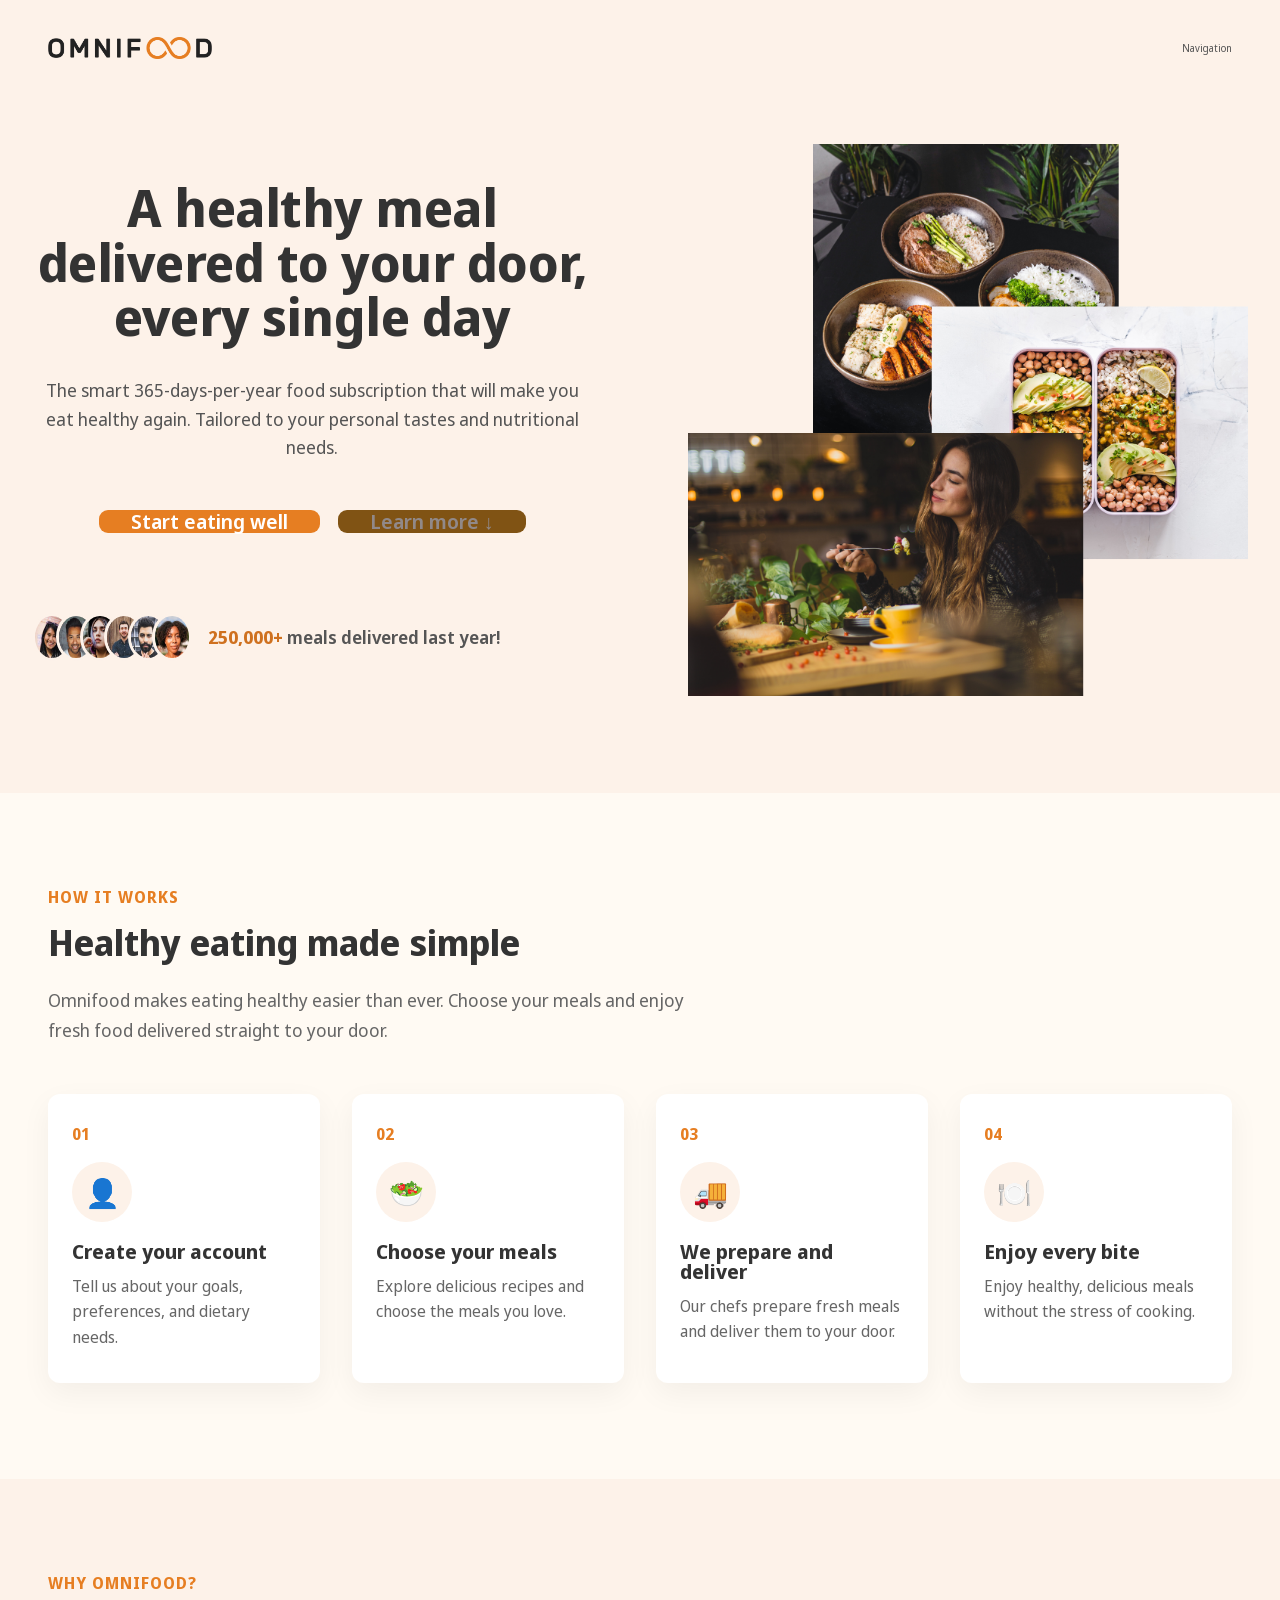
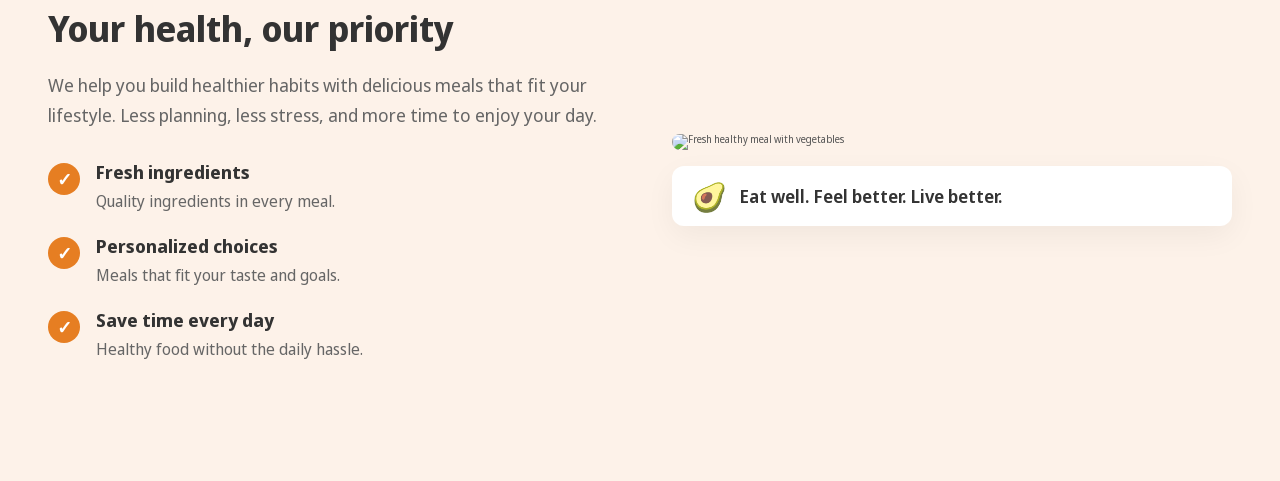
==== index.html @ 367c52f7 "first commit" ====
<!doctype html>
<html lang="en">
  <head>
    <meta charset="UTF-8" />
    <meta http-equiv="X-UA-Compatible" content="IE=edge" />
    <meta name="viewport" content="width=device-width, initial-scale=1.0" />

    <link rel="stylesheet" href="css/style.css" />
    <link rel="preconnect" href="https://fonts.googleapis.com" />
    <link rel="preconnect" href="https://fonts.gstatic.com" crossorigin />
    <link
      href="https://fonts.googleapis.com/css2?family=Noto+Sans+Display:ital,wght@0,100..900;1,100..900&family=Sanchez:ital@0;1&display=swap"
      rel="stylesheet"
    />
    <title>Omnifood</title>
  </head>
  <body>
    <header class="header">
      <img class="logo" alt="Omnifood logo" src="img/omnifood-logo.png"/>
      <nav class="main-nav">
        Navigation
      </nav>
    </header>
    
<main>

    <section class="section-hero">
      <div class="hero">
        <div class="hero-text-box">
          <h1 class="heading-primary">
            A healthy meal delivered to your door, every single day
          </h1>
          <p class="hero-description">
            The smart 365-days-per-year food subscription that will make you eat
            healthy again. Tailored to your personal tastes and nutritional
            needs.
          </p>
          <a href="#" class="btn btn--full margin-right-sm"
            >Start eating well
          </a>
          <a href="#" class="btn btn--outline">Learn more &darr; </a>
          <div class="delivered-meals">
            <div class ="delivered-imgs">
            <img src="img/customers/customer-1.jpg" alt="customer photo" />
            <img src="img/customers/customer-2.jpg" alt="customer photo" />
            <img src="img/customers/customer-3.jpg" alt="customer photo" />
            <img src="img/customers/customer-4.jpg" alt="customer photo" />
            <img src="img/customers/customer-5.jpg" alt="customer photo" />
            <img src="img/customers/customer-6.jpg" alt="customer photo" />
          </div>
          <p class ="delivered-text" ><span>250,000+ </span> meals delivered last year!</p>
        </div>
      </div>
      <div class="hero-img-box">
        <img
          src="img/hero.png"
          class="hero-img"
          alt="woman enjoying food ,mels in storage container, and food bowls on a table"
        />

      </div>
    </section>
    <!-- HOW IT WORKS SECTION -->
<section class="how-it-works" id="how-it-works">
  <div class="container">
    <span class="subheading">How it works</span>

    <h2 class="section-title">
      Healthy eating made simple
    </h2>

    <p class="section-description">
      Omnifood makes eating healthy easier than ever.
      Choose your meals and enjoy fresh food delivered
      straight to your door.
    </p>

    <div class="steps-grid">
      <div class="step-card">
        <span class="step-number">01</span>
        <div class="step-icon">👤</div>
        <h3>Create your account</h3>
        <p>
          Tell us about your goals, preferences,
          and dietary needs.
        </p>
      </div>

      <div class="step-card">
        <span class="step-number">02</span>
        <div class="step-icon">🥗</div>
        <h3>Choose your meals</h3>
        <p>
          Explore delicious recipes and choose
          the meals you love.
        </p>
      </div>

      <div class="step-card">
        <span class="step-number">03</span>
        <div class="step-icon">🚚</div>
        <h3>We prepare and deliver</h3>
        <p>
          Our chefs prepare fresh meals
          and deliver them to your door.
        </p>
      </div>

      <div class="step-card">
        <span class="step-number">04</span>
        <div class="step-icon">🍽️</div>
        <h3>Enjoy every bite</h3>
        <p>
          Enjoy healthy, delicious meals
          without the stress of cooking.
        </p>
      </div>
    </div>
  </div>
</section>

<!-- WHY OMNIFOOD SECTION -->
<section class="why-omnifood" id="why-omnifood">
  <div class="container why-grid">
    <div class="why-content">
      <span class="subheading">Why Omnifood?</span>

      <h2 class="section-title">
        Your health, our priority
      </h2>

      <p class="section-description">
        We help you build healthier habits with
        delicious meals that fit your lifestyle.
        Less planning, less stress, and more time
        to enjoy your day.
      </p>

      <div class="benefit">
        <span class="benefit-icon">✓</span>
        <div>
          <h3>Fresh ingredients</h3>
          <p>Quality ingredients in every meal.</p>
        </div>
      </div>

      <div class="benefit">
        <span class="benefit-icon">✓</span>
        <div>
          <h3>Personalized choices</h3>
          <p>Meals that fit your taste and goals.</p>
        </div>
      </div>

      <div class="benefit">
        <span class="benefit-icon">✓</span>
        <div>
          <h3>Save time every day</h3>
          <p>Healthy food without the daily hassle.</p>
        </div>
      </div>
    </div>

    <div class="why-image">
      <img
        src="https://images.unsplash.com/photo-1512621776951-a57141f2eefd?auto=format&fit=crop&w=1000&q=85"
        alt="Fresh healthy meal with vegetables"
      />
      <div class="image-caption">
        <span>🥑</span>
        <p>Eat well. Feel better. Live better.</p>
      </div>
    </div>
  </div>
</section>
</main>
  </body>
</html>
---- css/style.css ----
/*
---01 TYPOGRAPHY SYSTEM

- Font Sizes (px)
10/12/14/16\18\20\24\30\36\44\52\62\74\68\98

- Font weights:
Default: 400

- Line height:
Default: 1

--- 02 COLORS

- Primary:#e67e22
- Tints:#fdf2e9
- Shades:#cf711f
- Accents:
- Greys
#555
#333

--- 05 SHADOWS

--- 06 BORDER-RADIUS

--- 07 WHITESPACE 

- Spacing system (px)
2/4/8/12/16/24/32/48/64/80/96/128

*/

* {
  padding: 0;
  margin: 0;
  box-sizing: border-box;
}
html {
  font-size: 10px;
}

body {
  font-family: sans-serif;
  line-height: 1;
  font-weight: 400;
  color: #555;
}

body {
  font-family: "Noto Sans Display", sans-serif;
  line-height: 1;
  font-weight: 400;
  color: #555;
}
/****************/
/* GENRAL REUSABLE COMPONENTS*/
/****************/
.heading-primary {
  font-size: 5.2rem;
  font-weight: 700;
  line-height: 1.05;
  color: #333;
  letter-spacing: -0.5px;
  margin-bottom: 3.2rem;
}

.btn:link,
.btn:visited {
  display: inline-block;

  text-decoration: none;
  font-size: 2rem;
  font-weight: 600;
  padding: 1.6px 3.2rem;
  border-radius: 9px;
  /*Put transition on original"state"*/
  transition: background-color 0.3s;
}

.btn--full:link,
.btn--full:visited {
  background-color: #e67e22;
  color: #fff;
}
.btn--full:hover,
.btn--full:active {
  background-color: #cf711f;
  color: #fff;
}
.btn--outline:link,
.btn--outline:visited {
  background-color: #805314;
  color: #918989;
}
.btn--outline:hover,
.btn--outline:active {
  background-color: #fdf2e9;
  /*border: 3px solid #dfcfcf;*/

  /*Trick to add border inside*/
  box-shadow: inset 0 0 0 3px #fff;
}
.margin-right-sm {
  margin-right: 1.6rem !important;
}

/****************/
/*HEADE */
/****************/
.header {
  display: flex;
  justify-content: space-between;
  align-items: center;
  background-color: #fdf2e9;

  /*Because we want header to be sticky later*/
  height: 9.6rem;
  padding: 0 4.8rem;
}

.logo {
  height: 2.2rem;
}
/****************/
/*HERO SECTION*/
/****************/

.section-hero {
  background-color: #fdf2e9;
  padding: 4.8rem 0 9.6rem 0;
}
.hero {
  max-width: 130rem;
  margin: 0 auto;
  padding: 0 3.2rem;
  display: grid;
  grid-template-columns: 1fr 1fr;
  align-items: center;
  gap: 9.6rem;
}

.hero-description {
  font-size: 1.8rem;
  line-height: 1.6;
  margin-bottom: 4.8rem;
}

.hero-img {
  width: 100%;
}
.hero-text-box {
  text-align: center;
}

.delivered-meals {
  display: flex;
  align-items: center;
  gap: 1.6rem;
  margin-top: 8rem;
}
.delivered-imgs {
  display: flex;
}
.delivered-imgs img {
  height: 4.8rem;
  width: 4rem;
  border-radius: 50%;
  margin-right: -1.6rem;
  border: 3px solid #fdf2e9;
}
.delivered-imgs img:last-child {
  margin: 0;
}
.delivered-text {
  font-size: 1.8rem;
  font-weight: 600;
}
.delivered-text span {
  color: #cf711f;
  font-weight: 700;
}
/* HOW IT WORKS SECTION */

.how-it-works {
  padding: 9.6rem 4.8rem;
  background-color: #fffaf3;
}

.container {
  max-width: 120rem;
  margin: 0 auto;
}

.subheading {
  display: block;
  color: #e67e22;
  font-size: 1.6rem;
  font-weight: 700;
  text-transform: uppercase;
  letter-spacing: 1px;
  margin-bottom: 1.6rem;
}

.section-title {
  font-size: 3.6rem;
  color: #333;
  line-height: 1.2;
  margin-bottom: 2rem;
}

.section-description {
  font-size: 1.8rem;
  line-height: 1.7;
  color: #666;
  max-width: 65rem;
  margin-bottom: 4.8rem;
}

.steps-grid {
  display: grid;
  grid-template-columns: repeat(4, 1fr);
  gap: 3.2rem;
}

.step-card {
  background-color: #fff;
  padding: 3.2rem 2.4rem;
  border-radius: 12px;
  box-shadow: 0 1rem 3rem rgba(0, 0, 0, 0.05);
  transition: transform 0.3s;
}

.step-card:hover {
  transform: translateY(-8px);
}

.step-number {
  color: #e67e22;
  font-size: 1.6rem;
  font-weight: 700;
}

.step-icon {
  width: 6rem;
  height: 6rem;
  display: flex;
  align-items: center;
  justify-content: center;
  background-color: #fdf2e9;
  border-radius: 50%;
  font-size: 2.8rem;
  margin: 2rem 0;
}

.step-card h3 {
  font-size: 2rem;
  color: #333;
  margin-bottom: 1.2rem;
}

.step-card p {
  font-size: 1.6rem;
  line-height: 1.6;
  color: #666;
}

/* WHY OMNIFOOD SECTION */

.why-omnifood {
  padding: 9.6rem 4.8rem;
  background-color: #fdf2e9;
}

.why-grid {
  display: grid;
  grid-template-columns: 1fr 1fr;
  align-items: center;
  gap: 6.4rem;
}

.why-content .section-description {
  margin-bottom: 3.2rem;
}

.benefit {
  display: flex;
  align-items: flex-start;
  gap: 1.6rem;
  margin-bottom: 2.4rem;
}

.benefit-icon {
  display: flex;
  align-items: center;
  justify-content: center;
  flex-shrink: 0;
  width: 3.2rem;
  height: 3.2rem;
  background-color: #e67e22;
  color: #fff;
  border-radius: 50%;
  font-size: 1.8rem;
  font-weight: 700;
}

.benefit h3 {
  font-size: 1.8rem;
  color: #333;
  margin-bottom: 0.8rem;
}

.benefit p {
  font-size: 1.6rem;
  line-height: 1.5;
  color: #666;
}

.why-image {
  position: relative;
}

.why-image img {
  width: 100%;
  display: block;
  border-radius: 16px;
}

.image-caption {
  display: flex;
  align-items: center;
  gap: 1.2rem;
  background-color: #fff;
  padding: 1.6rem 2rem;
  border-radius: 12px;
  margin-top: 1.6rem;
  box-shadow: 0 1rem 3rem rgba(0, 0, 0, 0.05);
}

.image-caption span {
  font-size: 2.8rem;
}

.image-caption p {
  font-size: 1.8rem;
  font-weight: 600;
  color: #333;
}

/* RESPONSIVE DESIGN */

@media (max-width: 900px) {
  .steps-grid {
    grid-template-columns: repeat(2, 1fr);
  }

  .why-grid {
    grid-template-columns: 1fr;
  }
}

@media (max-width: 600px) {
  .how-it-works,
  .why-omnifood {
    padding: 6.4rem 2.4rem;
  }

  .steps-grid {
    grid-template-columns: 1fr;
  }

  .section-title {
    font-size: 3rem;
  }
}
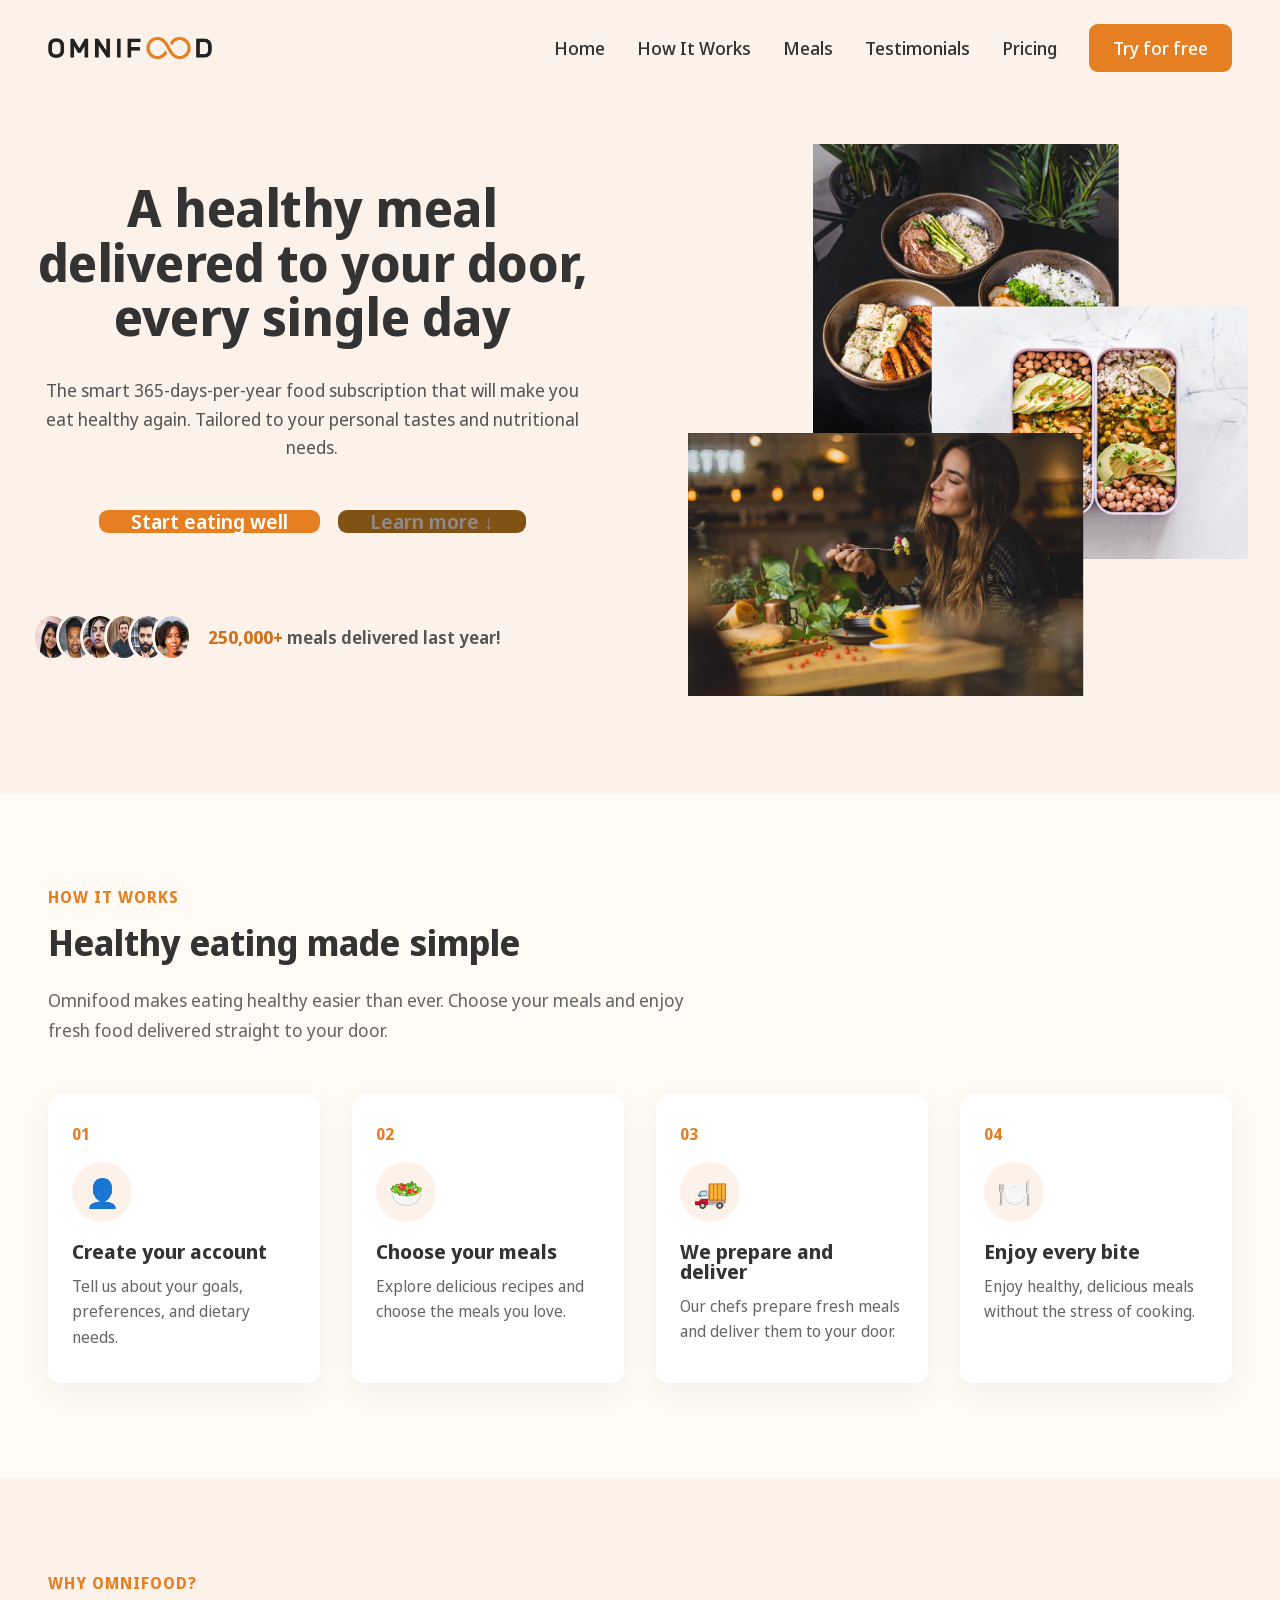
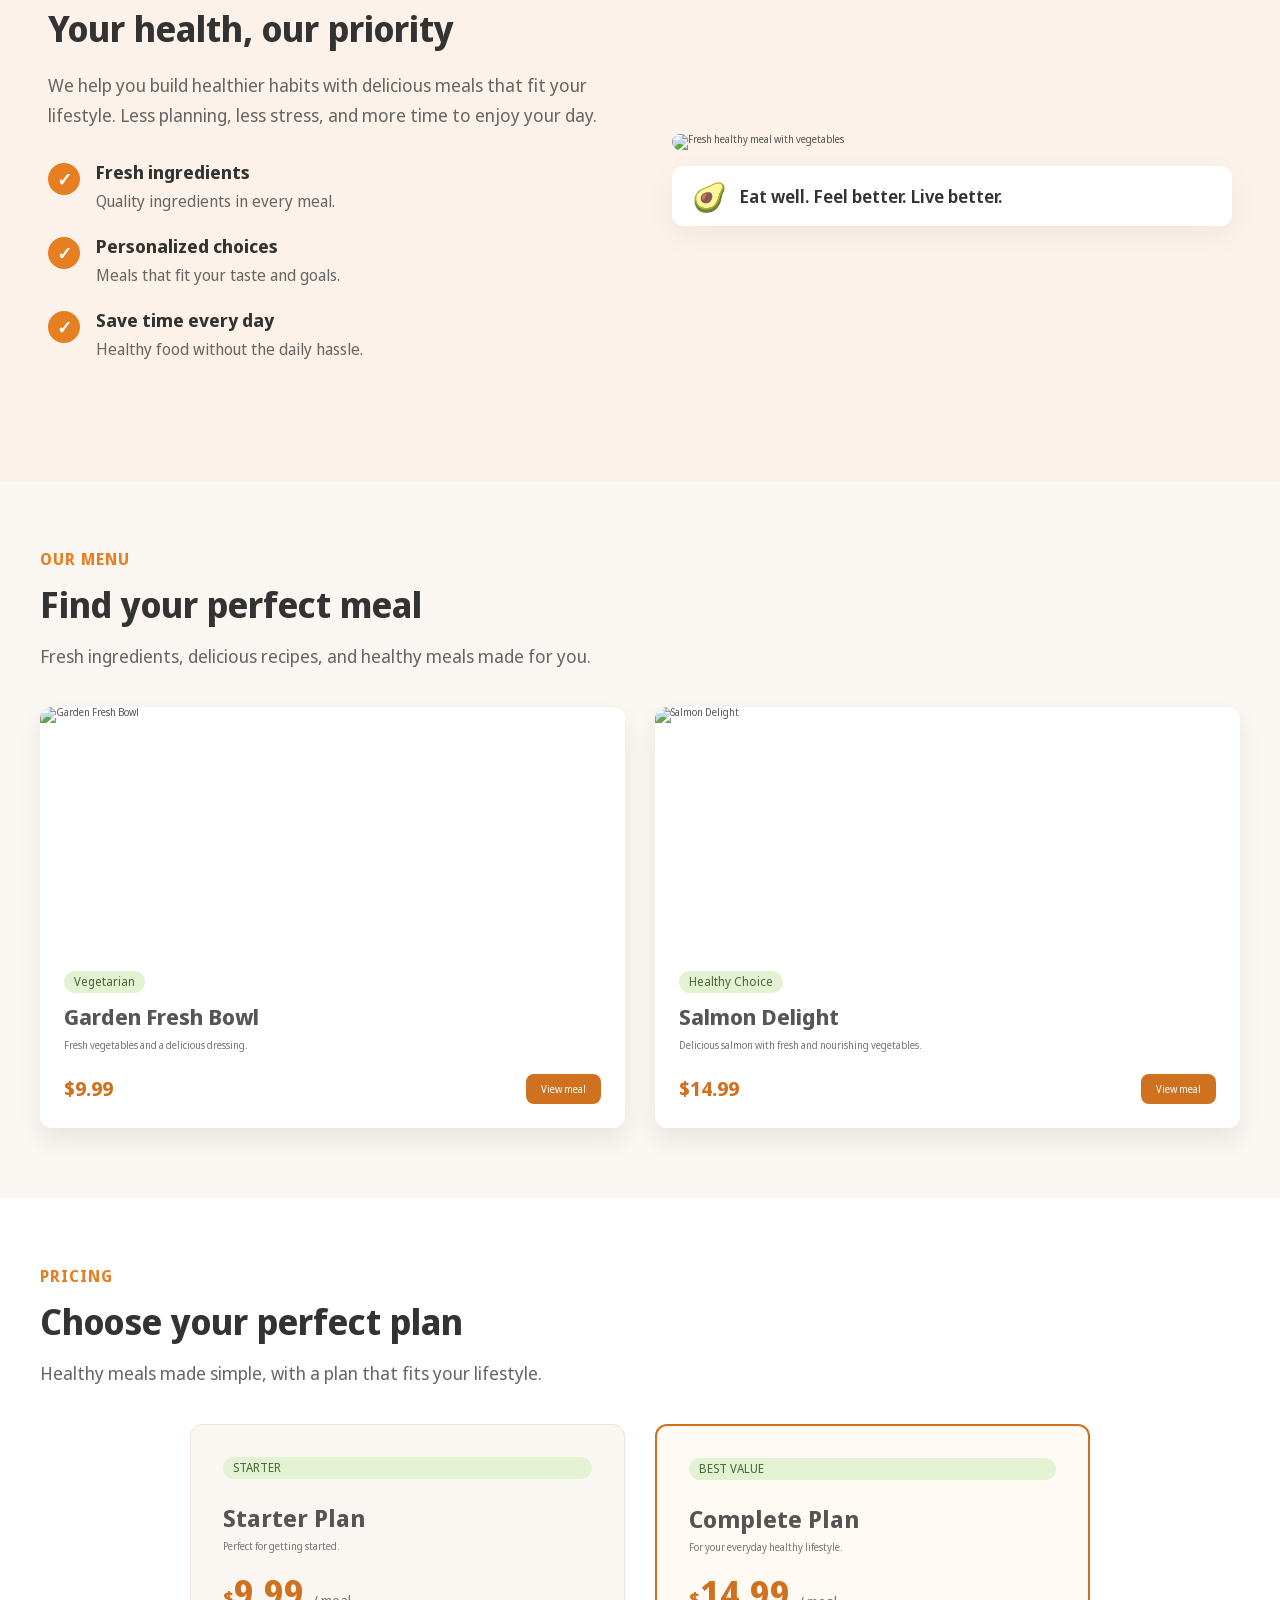
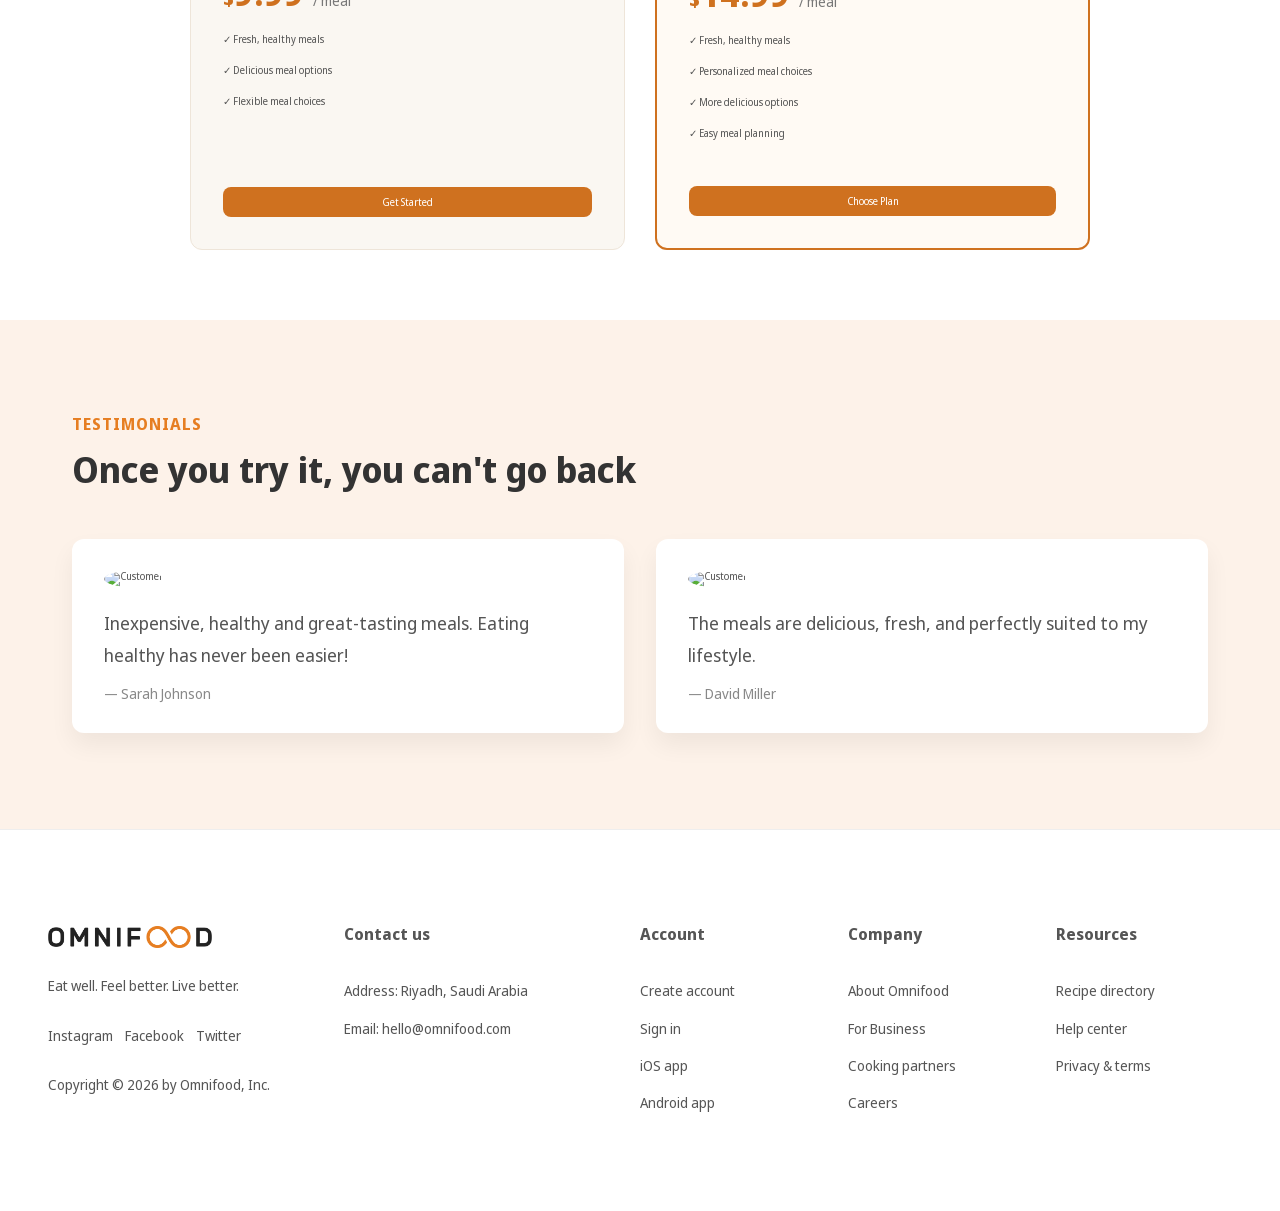
==== commit 62e7f519: "Update website pages and styles" ====
--- a/index.html
+++ b/index.html
@@ -5,9 +5,12 @@
     <meta http-equiv="X-UA-Compatible" content="IE=edge" />
     <meta name="viewport" content="width=device-width, initial-scale=1.0" />
 
+    <link rel="stylesheet" href="css/general.css" />
     <link rel="stylesheet" href="css/style.css" />
+    <link rel="stylesheet" href="css/queries.css" />
     <link rel="preconnect" href="https://fonts.googleapis.com" />
     <link rel="preconnect" href="https://fonts.gstatic.com" crossorigin />
+
     <link
       href="https://fonts.googleapis.com/css2?family=Noto+Sans+Display:ital,wght@0,100..900;1,100..900&family=Sanchez:ital@0;1&display=swap"
       rel="stylesheet"
@@ -18,7 +21,15 @@
     <header class="header">
       <img class="logo" alt="Omnifood logo" src="img/omnifood-logo.png"/>
       <nav class="main-nav">
-        Navigation
+        <ul class="main-nav-list">
+  <li><a href="#home">Home</a></li>
+  <li><a href="#how-it-works">How It Works</a></li>
+  <li><a href="#meals">Meals</a></li>
+  <li><a href="#testimonials">Testimonials</a></li>
+  <li><a href="#pricing">Pricing</a></li>
+  <li><a href="signup.html" class="nav-cta">Try for free</a></li>
+</ul>
+
       </nav>
     </header>
     
@@ -76,17 +87,19 @@
     </p>
 
     <div class="steps-grid">
-      <div class="step-card">
-        <span class="step-number">01</span>
-        <div class="step-icon">👤</div>
-        <h3>Create your account</h3>
-        <p>
-          Tell us about your goals, preferences,
-          and dietary needs.
-        </p>
-      </div>
-
-      <div class="step-card">
+      <div class="step-card">        
+    <a href="signup.html" class="signup-card-link">
+  <span class="step-number">01</span>
+  <div class="step-icon">👤</div>
+  <h3>Create your account</h3>
+  <p>
+    Tell us about your goals, preferences,
+    and dietary needs.
+  </p>
+</a>
+      </div>
+
+      <a href="meals.html" class="step-card">
         <span class="step-number">02</span>
         <div class="step-icon">🥗</div>
         <h3>Choose your meals</h3>
@@ -94,7 +107,7 @@
           Explore delicious recipes and choose
           the meals you love.
         </p>
-      </div>
+      </a>
 
       <div class="step-card">
         <span class="step-number">03</span>
@@ -173,6 +186,190 @@
     </div>
   </div>
 </section>
+
+
+<!-- FEATURED MEALS SECTION -->
+<section class="featured-meals" id="featured-meals">
+  <div class="container">
+    <span class="subheading">OUR MENU</span>
+    <h2 class="section-title">Find your perfect meal</h2>
+    <p class="section-description">
+      Fresh ingredients, delicious recipes, and healthy meals made for you.
+    </p>
+
+    <div class="featured-meals-grid">
+      <div class="featured-meal-card">
+        <img
+          src="https://images.unsplash.com/photo-1512621776951-a57141f2eefd?w=600"
+          alt="Garden Fresh Bowl"
+        />
+        <div class="featured-meal-info">
+          <span class="meal-tag">Vegetarian</span>
+          <h3>Garden Fresh Bowl</h3>
+          <p>Fresh vegetables and a delicious dressing.</p>
+          <div class="meal-bottom">
+            <span class="meal-price">$9.99</span>
+            <a href="meals.html" class="meal-button">View meal</a>
+          </div>
+        </div>
+      </div>
+
+      <div class="featured-meal-card">
+        <img
+          src="https://images.unsplash.com/photo-1467003909585-2f8a72700288?w=600"
+          alt="Salmon Delight"
+        />
+        <div class="featured-meal-info">
+          <span class="meal-tag">Healthy Choice</span>
+          <h3>Salmon Delight</h3>
+          <p>Delicious salmon with fresh and nourishing vegetables.</p>
+          <div class="meal-bottom">
+            <span class="meal-price">$14.99</span>
+            <a href="meals.html" class="meal-button">View meal</a>
+          </div>
+        </div>
+      </div>
+    </div>
+  </div>
+</section>
+<!-- PRICING SECTION -->
+<section class="pricing-section" id="pricing">
+  <div class="container">
+    <span class="subheading">PRICING</span>
+    <h2 class="section-title">Choose your perfect plan</h2>
+    <p class="section-description">
+      Healthy meals made simple, with a plan that fits your lifestyle.
+    </p>
+
+    <div class="pricing-grid">
+
+      <div class="pricing-card">
+        <span class="meal-tag">STARTER</span>
+        <h3>Starter Plan</h3>
+        <p class="pricing-description">Perfect for getting started.</p>
+
+        <div class="pricing-price">
+          <span>$</span>9.99
+          <span class="price-unit">/ meal</span>
+        </div>
+
+        <ul class="pricing-features">
+          <li>✓ Fresh, healthy meals</li>
+          <li>✓ Delicious meal options</li>
+          <li>✓ Flexible meal choices</li>
+        </ul>
+
+        <a href="signup.html" class="meal-button pricing-button">
+          Get Started
+        </a>
+      </div>
+
+      <div class="pricing-card pricing-featured">
+        <span class="meal-tag">BEST VALUE</span>
+        <h3>Complete Plan</h3>
+        <p class="pricing-description">For your everyday healthy lifestyle.</p>
+
+        <div class="pricing-price">
+          <span>$</span>14.99
+          <span class="price-unit">/ meal</span>
+        </div>
+
+        <ul class="pricing-features">
+          <li>✓ Fresh, healthy meals</li>
+          <li>✓ Personalized meal choices</li>
+          <li>✓ More delicious options</li>
+          <li>✓ Easy meal planning</li>
+        </ul>
+
+        <a href="signup.html" class="meal-button pricing-button">
+          Choose Plan
+        </a>
+      </div>
+
+    </div>
+  </div>
+</section>
+
+<!-- TESTIMONIALS SECTION -->
+ 
+<section class="testimonials" id="testimonials">
+  <div class="container">
+    <span class="subheading">TESTIMONIALS</span>
+
+    <h2 class="section-title">
+      Once you try it, you can't go back
+    </h2>
+
+    <div class="testimonials-grid">
+      <div class="testimonial-card">
+        <img
+          src="https://i.pravatar.cc/100?img=12"
+          alt="Customer"
+        />
+        <blockquote>
+          Inexpensive, healthy and great-tasting meals.
+          Eating healthy has never been easier!
+        </blockquote>
+        <p>— Sarah Johnson</p>
+      </div>
+
+      <div class="testimonial-card">
+        <img
+          src="https://i.pravatar.cc/100?img=11"
+          alt="Customer"
+        />
+        <blockquote>
+          The meals are delicious, fresh, and perfectly
+          suited to my lifestyle.
+        </blockquote>
+        <p>— David Miller</p>
+      </div>
+    </div>
+  </div>
+</section>
 </main>
+<footer class="footer">
+  <div class="footer-logo">
+    <img src="img/omnifood-logo.png" alt="Omnifood logo" />
+    <p>Eat well. Feel better. Live better.</p>
+    <div class="social-links">
+      <a href="#" aria-label="Instagram">Instagram</a>
+      <a href="#" aria-label="Facebook">Facebook</a>
+      <a href="#" aria-label="Twitter">Twitter</a>
+    </div>
+    <p class="copyright">
+      Copyright &copy; 2026 by Omnifood, Inc.
+    </p>
+  </div>
+
+  <div class="footer-contact">
+    <h3>Contact us</h3>
+    <p>Address: Riyadh, Saudi Arabia</p>
+    <p>Email: hello@omnifood.com</p>
+  </div>
+
+  <div class="footer-column">
+    <h3>Account</h3>
+    <a href="signup.html">Create account</a>
+    <a href="#">Sign in</a>
+    <a href="#">iOS app</a>
+    <a href="#">Android app</a>
+  </div>
+
+  <div class="footer-column">
+    <h3>Company</h3>
+    <a href="#">About Omnifood</a>
+    <a href="#">For Business</a>
+    <a href="#">Cooking partners</a>
+    <a href="#">Careers</a>
+  </div>
+
+  <div class="footer-column">
+    <h3>Resources</h3>
+    <a href="#">Recipe directory</a>
+    <a href="#">Help center</a>
+    <a href="#">Privacy &amp; terms</a>
+  </div>
+</footer>
   </body>
 </html>
--- a/css/general.css
+++ b/css/general.css
@@ -0,0 +1,168 @@
+/*
+---01 TYPOGRAPHY SYSTEM
+
+- Font Sizes (px)
+10/12/14/16\18\20\24\30\36\44\52\62\74\68\98
+
+- Font weights:
+Default: 400
+Medium: 500
+Semi-bold:600
+Bold:700
+
+- Line height:
+Default: 1
+Small:1.05
+Paragraph default:1.6
+
+--- 02 COLORS
+
+- Primary:#e67e22
+- Tints:#fdf2e9
+- Shades:#cf711f
+- Accents:
+- Greys
+#555
+#333
+
+--- 05 SHADOWS
+
+--- 06 BORDER-RADIUS
+Default:9px
+
+
+--- 07 WHITESPACE 
+
+- Spacing system (px)
+2/4/8/12/16/24/32/48/64/80/96/128
+
+*/
+
+* {
+  padding: 0;
+  margin: 0;
+  box-sizing: border-box;
+}
+html {
+  font-size: 10px;
+}
+
+body {
+  font-family: sans-serif;
+  line-height: 1;
+  font-weight: 400;
+  color: #555;
+}
+
+body {
+  font-family: "Noto Sans Display", sans-serif;
+  line-height: 1;
+  font-weight: 400;
+  color: #555;
+}
+/****************/
+/* GENRAL REUSABLE COMPONENTS*/
+/****************/
+.heading-primary {
+  font-size: 5.2rem;
+  font-weight: 700;
+  line-height: 1.05;
+  color: #333;
+  letter-spacing: -0.5px;
+  margin-bottom: 3.2rem;
+}
+
+.btn:link,
+.btn:visited {
+  display: inline-block;
+
+  text-decoration: none;
+  font-size: 2rem;
+  font-weight: 600;
+  padding: 1.6px 3.2rem;
+  border-radius: 9px;
+  /*Put transition on original"state"*/
+  transition: background-color 0.3s;
+}
+
+.btn--full:link,
+.btn--full:visited {
+  background-color: #e67e22;
+  color: #fff;
+}
+.btn--full:hover,
+.btn--full:active {
+  background-color: #cf711f;
+  color: #fff;
+}
+.btn--outline:link,
+.btn--outline:visited {
+  background-color: #805314;
+  color: #918989;
+}
+.btn--outline:hover,
+.btn--outline:active {
+  background-color: #fdf2e9;
+  /*border: 3px solid #dfcfcf;*/
+
+  /*Trick to add border inside*/
+  box-shadow: inset 0 0 0 3px #fff;
+}
+.margin-right-sm {
+  margin-right: 1.6rem !important;
+}
+
+/****************/
+/*HEADE */
+/****************/
+.header {
+  display: flex;
+  justify-content: space-between;
+  align-items: center;
+  background-color: #fdf2e9;
+
+  /*Because we want header to be sticky later*/
+  height: 9.6rem;
+  padding: 0 4.8rem;
+}
+
+.logo {
+  height: 2.2rem;
+}
+/*****************/
+/* NAVIGATION */
+/*****************/
+
+.main-nav {
+  margin-left: auto;
+}
+
+.main-nav-list {
+  display: flex;
+  align-items: center;
+  gap: 3.2rem;
+  list-style: none;
+}
+
+.main-nav-list a {
+  text-decoration: none;
+  color: #333;
+  font-size: 1.8rem;
+  font-weight: 500;
+  transition: color 0.3s;
+}
+
+.main-nav-list a:hover {
+  color: #e67e22;
+}
+
+.main-nav-list .nav-cta {
+  background-color: #e67e22;
+  color: #fff;
+  padding: 1.2rem 2.4rem;
+  border-radius: 9px;
+}
+
+.main-nav-list .nav-cta:hover {
+  background-color: #cf711f;
+}
--- a/css/style.css
+++ b/css/style.css
@@ -6,9 +6,14 @@
 
 - Font weights:
 Default: 400
+Medium: 500
+Semi-bold:600
+Bold:700
 
 - Line height:
 Default: 1
+Small:1.05
+Paragraph default:1.6
 
 --- 02 COLORS
 
@@ -23,6 +28,8 @@
 --- 05 SHADOWS
 
 --- 06 BORDER-RADIUS
+Default:9px
+
 
 --- 07 WHITESPACE 
 
@@ -122,6 +129,43 @@
 .logo {
   height: 2.2rem;
 }
+/*****************/
+/* NAVIGATION */
+/*****************/
+
+.main-nav {
+  margin-left: auto;
+}
+
+.main-nav-list {
+  display: flex;
+  align-items: center;
+  gap: 3.2rem;
+  list-style: none;
+}
+
+.main-nav-list a {
+  text-decoration: none;
+  color: #333;
+  font-size: 1.8rem;
+  font-weight: 500;
+  transition: color 0.3s;
+}
+
+.main-nav-list a:hover {
+  color: #e67e22;
+}
+
+.main-nav-list .nav-cta {
+  background-color: #e67e22;
+  color: #fff;
+  padding: 1.2rem 2.4rem;
+  border-radius: 9px;
+}
+
+.main-nav-list .nav-cta:hover {
+  background-color: #cf711f;
+}
 /****************/
 /*HERO SECTION*/
 /****************/
@@ -130,6 +174,7 @@
   background-color: #fdf2e9;
   padding: 4.8rem 0 9.6rem 0;
 }
+
 .hero {
   max-width: 130rem;
   margin: 0 auto;
@@ -373,3 +418,352 @@
     font-size: 3rem;
   }
 }
+.step-card {
+  text-decoration: none;
+  color: inherit;
+}
+
+.step-card h3,
+.step-card p {
+  text-decoration: none;
+}
+.step-card {
+  text-decoration: none;
+  color: inherit;
+}
+
+.step-card h3,
+.step-card p,
+.step-card .step-number {
+  text-decoration: none;
+}
+.signup-card-link {
+  text-decoration: none;
+  color: inherit;
+}
+/* FOOTER SECTION */
+
+.footer {
+  display: grid;
+  grid-template-columns: 1.5fr 1.5fr 1fr 1fr 1fr;
+  gap: 3.2rem;
+  padding: 9.6rem 4.8rem;
+  border-top: 1px solid #eee;
+  background-color: #fff;
+}
+
+.footer img {
+  height: 2.2rem;
+  margin-bottom: 2.4rem;
+}
+
+.footer h3 {
+  font-size: 1.6rem;
+  margin-bottom: 2.4rem;
+}
+
+.footer p,
+.footer a {
+  font-size: 1.4rem;
+  line-height: 1.8;
+  color: #555;
+}
+
+.footer-column,
+.footer-contact {
+  display: flex;
+  flex-direction: column;
+  gap: 1.2rem;
+}
+
+.footer a {
+  text-decoration: none;
+}
+
+.footer a:hover {
+  color: #e67e22;
+}
+
+.social-links {
+  display: flex;
+  gap: 1.2rem;
+  margin: 2.4rem 0;
+}
+
+.copyright {
+  margin-top: 2.4rem;
+}
+
+/* RESPONSIVE FOOTER */
+
+@media (max-width: 768px) {
+  .footer {
+    grid-template-columns: repeat(2, 1fr);
+    padding: 4.8rem 2.4rem;
+  }
+}
+/* TESTIMONIALS SECTION */
+
+.testimonials {
+  padding: 9.6rem 0;
+  background-color: #fdf2e9;
+}
+
+.testimonials .container {
+  max-width: 120rem;
+  margin: 0 auto;
+  padding: 0 3.2rem;
+}
+
+.testimonials .section-title {
+  max-width: 60rem;
+  margin-bottom: 4.8rem;
+}
+
+.testimonials-grid {
+  display: grid;
+  grid-template-columns: repeat(2, minmax(0, 1fr));
+  gap: 3.2rem;
+  width: 100%;
+}
+
+.testimonial-card {
+  background-color: #fff;
+  padding: 3.2rem;
+  border-radius: 1.2rem;
+  box-shadow: 0 1.2rem 2.4rem rgba(0, 0, 0, 0.06);
+}
+
+.testimonial-card img {
+  width: 6.4rem;
+  height: 6.4rem;
+  border-radius: 50%;
+  object-fit: cover;
+  margin-bottom: 2rem;
+}
+
+.testimonial-card blockquote {
+  font-size: 1.8rem;
+  line-height: 1.8;
+  color: #555;
+  margin-bottom: 1.6rem;
+}
+
+.testimonial-card p {
+  color: #888;
+  font-size: 1.4rem;
+}
+
+/* RESPONSIVE DESIGN */
+
+@media (max-width: 600px) {
+  .testimonials-grid {
+    grid-template-columns: 1fr;
+  }
+
+  .testimonials .container {
+    padding: 0 2rem;
+  }
+}
+
+/* FEATURED MEALS SECTION */
+.featured-meals {
+  padding: 7rem 0;
+  background-color: #faf7f2;
+}
+
+.featured-meals .section-title {
+  margin-bottom: 1.5rem;
+}
+
+.featured-meals .section-description {
+  margin-bottom: 3.5rem;
+}
+
+.featured-meals-grid {
+  display: grid;
+  grid-template-columns: repeat(2, minmax(0, 1fr));
+  gap: 3rem;
+}
+
+.featured-meal-card {
+  background-color: #fff;
+  border-radius: 1.2rem;
+  overflow: hidden;
+  box-shadow: 0 1.2rem 2.4rem rgba(0, 0, 0, 0.07);
+  transition:
+    transform 0.3s ease,
+    box-shadow 0.3s ease;
+}
+
+.featured-meal-card:hover {
+  transform: translateY(-6px);
+  box-shadow: 0 1.6rem 3rem rgba(0, 0, 0, 0.12);
+}
+
+.featured-meal-card img {
+  width: 100%;
+  height: 24rem;
+  object-fit: cover;
+  display: block;
+}
+
+.featured-meal-info {
+  padding: 2.4rem;
+}
+
+.meal-tag {
+  display: inline-block;
+  background-color: #e4f2d4;
+  color: #456b35;
+  padding: 0.5rem 1rem;
+  border-radius: 2rem;
+  font-size: 1.2rem;
+  margin-bottom: 1.2rem;
+}
+
+.featured-meal-info h3 {
+  font-size: 2.2rem;
+  margin-bottom: 1rem;
+}
+
+.featured-meal-info p {
+  color: #777;
+  line-height: 1.7;
+}
+
+.meal-bottom {
+  display: flex;
+  justify-content: space-between;
+  align-items: center;
+  gap: 1rem;
+  margin-top: 2rem;
+}
+
+.meal-price {
+  color: #cf711f;
+  font-size: 2rem;
+  font-weight: 700;
+}
+
+.meal-button {
+  background-color: #cf711f;
+  color: #fff;
+  padding: 1rem 1.5rem;
+  border-radius: 0.8rem;
+  text-decoration: none;
+  transition: background-color 0.3s ease;
+}
+
+.meal-button:hover {
+  background-color: #a85b18;
+}
+
+@media (max-width: 700px) {
+  .featured-meals-grid {
+    grid-template-columns: 1fr;
+  }
+
+  .featured-meal-card img {
+    height: 22rem;
+  }
+}
+/* PRICING SECTION */
+.pricing-section {
+  padding: 7rem 0;
+  background-color: #fff;
+}
+
+.pricing-section .section-title {
+  margin-bottom: 1.5rem;
+}
+
+.pricing-section .section-description {
+  margin-bottom: 3.5rem;
+}
+
+.pricing-grid {
+  display: grid;
+  grid-template-columns: repeat(2, minmax(0, 1fr));
+  gap: 3rem;
+  max-width: 90rem;
+  margin: 0 auto;
+  align-items: stretch;
+}
+
+.pricing-card {
+  padding: 3.2rem;
+  background-color: #faf7f2;
+  border: 1px solid #eee5d9;
+  border-radius: 1.2rem;
+  display: flex;
+  flex-direction: column;
+  transition:
+    transform 0.3s ease,
+    box-shadow 0.3s ease;
+}
+
+.pricing-card:hover {
+  transform: translateY(-5px);
+  box-shadow: 0 1.2rem 2.4rem rgba(0, 0, 0, 0.08);
+}
+
+.pricing-featured {
+  border: 2px solid #cf711f;
+  background-color: #fffaf4;
+}
+
+.pricing-card h3 {
+  font-size: 2.4rem;
+  margin: 1.5rem 0 0.8rem;
+}
+
+.pricing-description {
+  color: #777;
+  line-height: 1.7;
+}
+
+.pricing-price {
+  font-size: 3.6rem;
+  font-weight: 700;
+  color: #cf711f;
+  margin: 2rem 0;
+}
+
+.pricing-price > span:first-child {
+  font-size: 2rem;
+}
+
+.pricing-price .price-unit {
+  font-size: 1.4rem;
+  font-weight: 400;
+  color: #777;
+}
+
+.pricing-features {
+  list-style: none;
+  padding: 0;
+  margin: 0 0 3rem;
+}
+
+.pricing-features li {
+  margin-bottom: 1.5rem;
+  color: #555;
+  line-height: 1.6;
+}
+
+.pricing-button {
+  display: block;
+  text-align: center;
+  margin-top: auto;
+}
+
+@media (max-width: 700px) {
+  .pricing-grid {
+    grid-template-columns: 1fr;
+  }
+
+  .pricing-card {
+    padding: 2.4rem;
+  }
+}
--- a/css/queries.css
+++ b/css/queries.css
@@ -0,0 +1,39 @@
+/*rem and em do NOT depend on html font-size in media queries!
+Istead, 1rem =1em = 16px */
+
+/**********/
+/*BELOW 1344PX( Smaller desktop)*/
+/*********/
+
+@media (max-width: 48em) {
+  .hero {
+    max-width: 120rem;
+  }
+  .heading-primary {
+    font-size: 4.4rem;
+  }
+  .gallery {
+    grid-template-columns: repeat(3, 1fr);
+    gap: 1.6rem;
+    padding: 1.6rem;
+  }
+}
+
+/**********/
+/*BELOW 1200PX(Landscape Tablets)*/
+/*********/
+
+@media (max-width: 74em) {
+  html {
+    /*9px / 16px */
+    font-size: 56.25%;
+  }
+}
+
+/*- Font Sizes (px)
+10/12/14/16\18\20\24\30\36\44\52\62\74\68\98
+
+- Spacing system (px)
+2/4/8/12/16/24/32/48/64/80/96/128
+
+*/
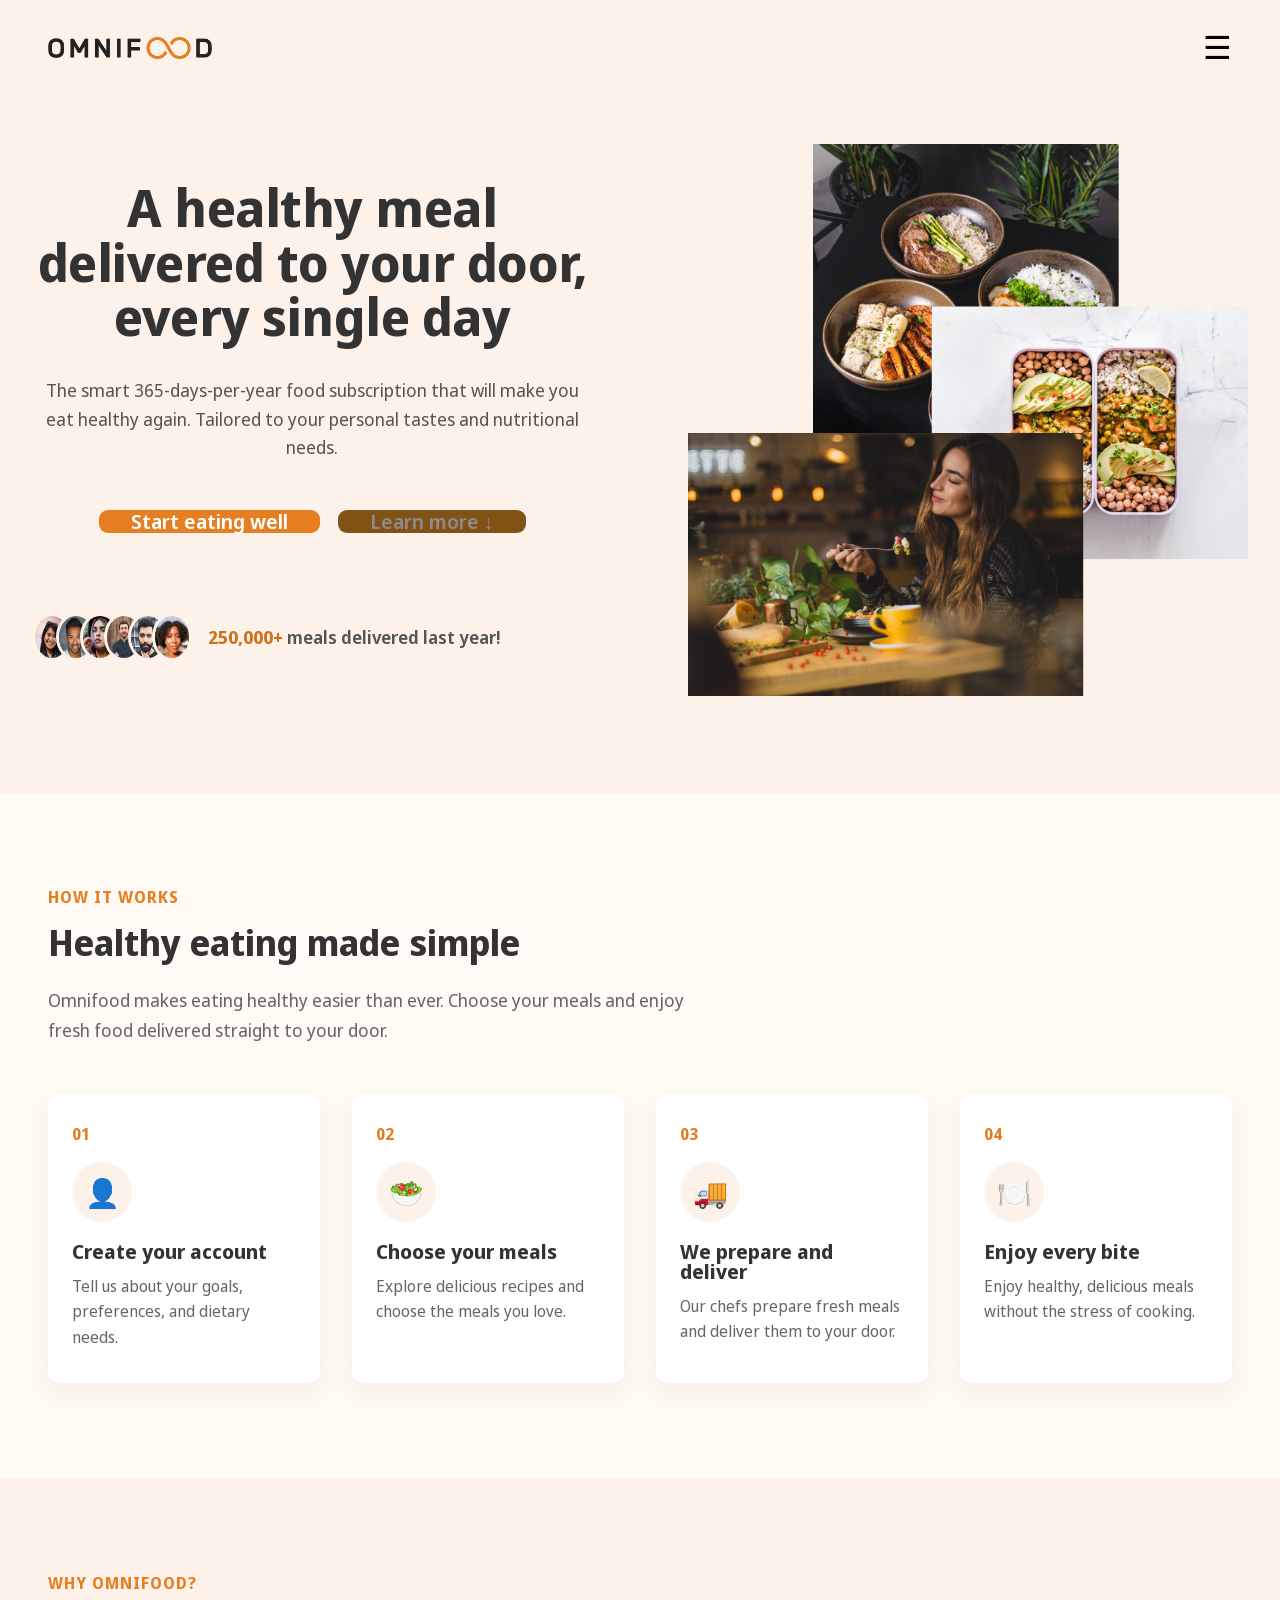
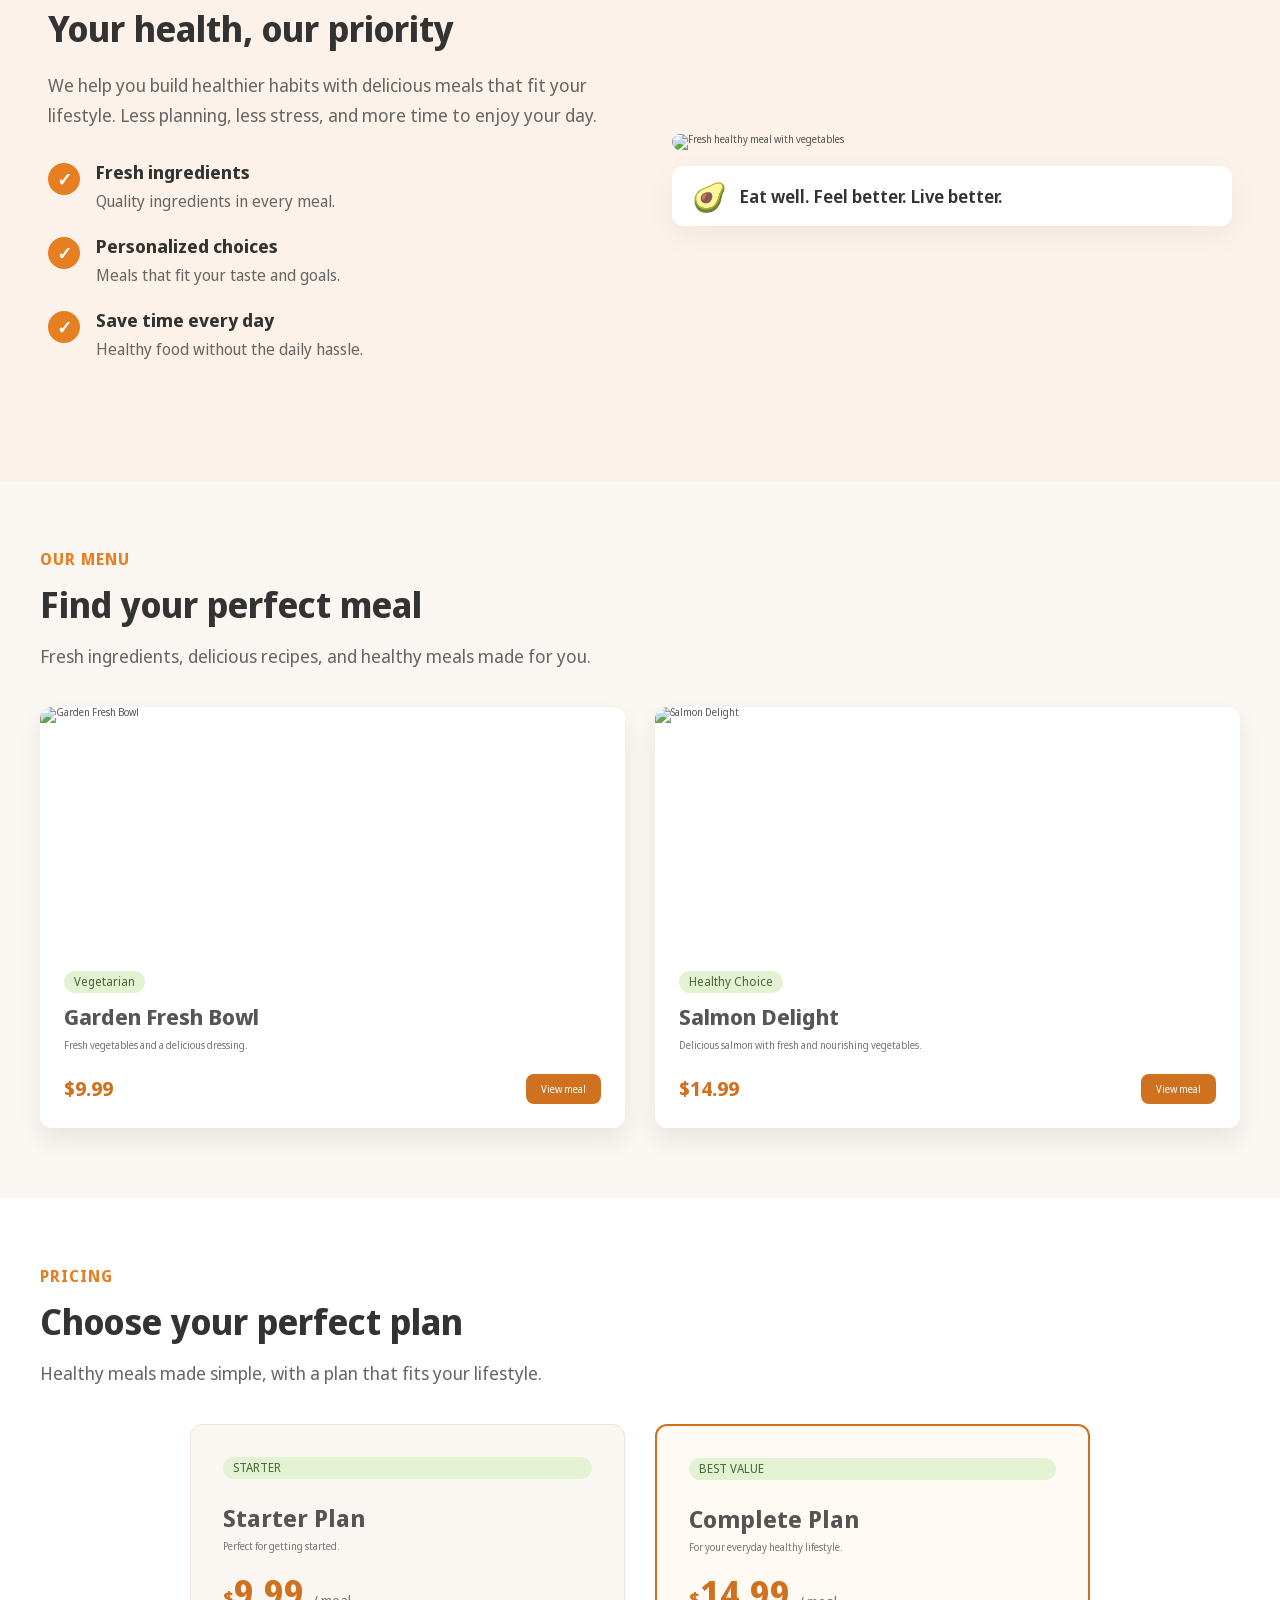
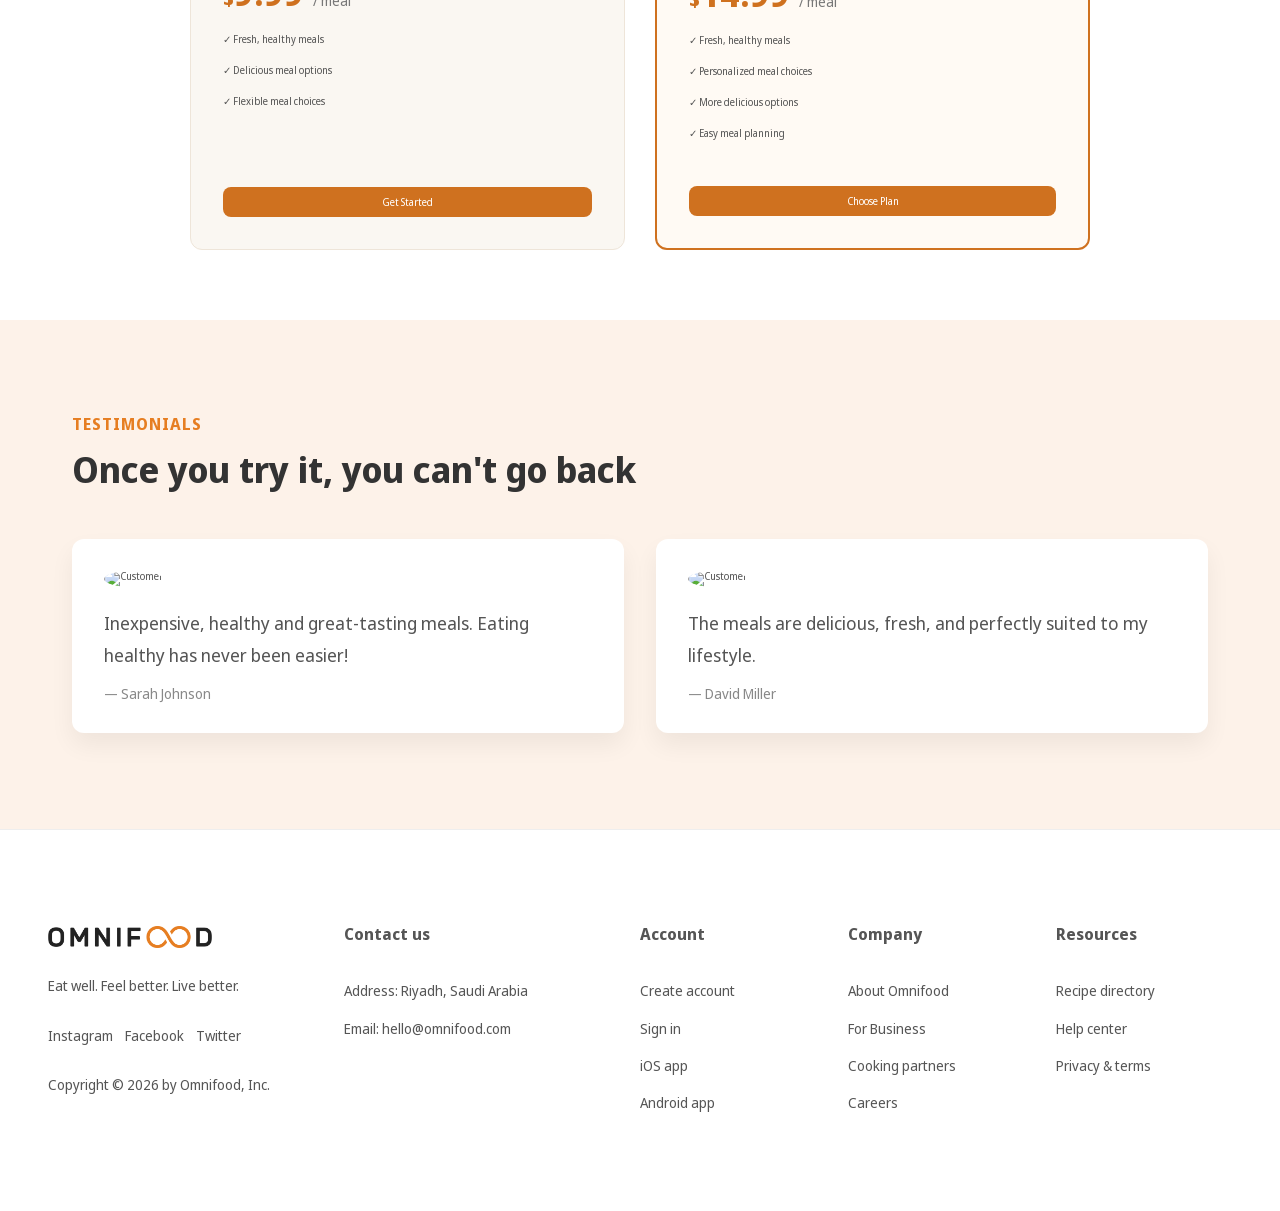
==== commit e3972aa0: "add responsive sidebar navigation with burger" ====
--- a/index.html
+++ b/index.html
@@ -20,7 +20,16 @@
   <body>
     <header class="header">
       <img class="logo" alt="Omnifood logo" src="img/omnifood-logo.png"/>
-      <nav class="main-nav">
+<button
+  class="btn-mobile-nav"
+  type="button"
+  aria-label="Open navigation menu"
+  aria-expanded="false"
+  aria-controls="main-nav">
+  ☰
+</button>
+
+      <nav class="main-nav" id="main-nav">
         <ul class="main-nav-list">
   <li><a href="#home">Home</a></li>
   <li><a href="#how-it-works">How It Works</a></li>
@@ -371,5 +380,30 @@
     <a href="#">Privacy &amp; terms</a>
   </div>
 </footer>
+<script>
+  const btnNav = document.querySelector(".btn-mobile-nav");
+  const header = document.querySelector(".header");
+  const navLinks = document.querySelectorAll(".main-nav-list a");
+
+  btnNav.addEventListener("click", function () {
+    header.classList.toggle("nav-open");
+
+    const isOpen = header.classList.contains("nav-open");
+
+    btnNav.setAttribute("aria-expanded", isOpen);
+    btnNav.setAttribute(
+      "aria-label",
+      isOpen ? "Close navigation menu" : "Open navigation menu"
+    );
+  });
+
+  navLinks.forEach(function (link) {
+    link.addEventListener("click", function () {
+      header.classList.remove("nav-open");
+      btnNav.setAttribute("aria-expanded", "false");
+      btnNav.setAttribute("aria-label", "Open navigation menu");
+    });
+  });
+</script>
   </body>
 </html>
--- a/css/style.css
+++ b/css/style.css
@@ -125,6 +125,9 @@
   height: 9.6rem;
   padding: 0 4.8rem;
 }
+.btn-mobile-nav {
+  display: none;
+}
 
 .logo {
   height: 2.2rem;
@@ -166,6 +169,27 @@
 .main-nav-list .nav-cta:hover {
   background-color: #cf711f;
 }
+/* Responsive Design - Mobile Navigation */
+@media (max-width: 768px) {
+  .header {
+    padding: 0 1.6rem;
+  }
+
+  .main-nav {
+    margin-left: 0;
+  }
+
+  .main-nav-list {
+    gap: 1.2rem;
+    flex-wrap: wrap;
+    justify-content: center;
+  }
+
+  .main-nav-list a {
+    font-size: 1.4rem;
+  }
+}
+
 /****************/
 /*HERO SECTION*/
 /****************/
@@ -767,3 +791,85 @@
     padding: 2.4rem;
   }
 }
+/* Responsive Design - Hero Buttons */
+@media (max-width: 600px) {
+  .section-hero .btn {
+    display: block;
+    width: 100%;
+    margin-right: 0;
+    margin-bottom: 1rem;
+    text-align: center;
+  }
+}
+/* Mobile Navigation */
+@media (max-width: 600px) {
+  .header {
+    height: auto;
+    padding: 2rem 1.6rem;
+    display: flex;
+    flex-direction: column;
+    align-items: center;
+    gap: 2rem;
+  }
+
+  .logo {
+    height: 2.2rem;
+    width: auto;
+  }
+
+  .main-nav {
+    margin-left: 0;
+    width: 100%;
+  }
+
+  .main-nav-list {
+    display: flex;
+    flex-direction: row;
+    flex-wrap: wrap;
+    width: 100%;
+    justify-content: center;
+    align-items: center;
+    gap: 1rem;
+    row-gap: 1rem;
+  }
+
+  .main-nav-list li {
+    margin: 0;
+  }
+
+  .main-nav-list a {
+    font-size: 1.4rem;
+  }
+
+  .main-nav-list .nav-cta {
+    display: inline-block;
+    padding: 1rem 1.6rem;
+    margin-top: 0.8rem;
+  }
+}
+/* Fix Hero layout on mobile */
+@media (max-width: 600px) {
+  .hero {
+    grid-template-columns: 1fr;
+    gap: 3.2rem;
+    padding: 0 1.6rem;
+  }
+
+  .hero-img {
+    width: 100%;
+    max-width: 100%;
+  }
+
+  .hero-text-box {
+    text-align: center;
+  }
+
+  .heading-primary {
+    font-size: 3.6rem;
+  }
+
+  .hero-description {
+    font-size: 1.6rem;
+    margin-bottom: 3.2rem;
+  }
+}
--- a/css/queries.css
+++ b/css/queries.css
@@ -37,3 +37,43 @@
 2/4/8/12/16/24/32/48/64/80/96/128
 
 */
+@media (max-width: 200em) {
+  .btn-mobile-nav {
+    display: block;
+    font-size: 3.2rem;
+    border: none;
+    background: none;
+    cursor: pointer;
+    z-index: 1000;
+  }
+
+  .main-nav {
+    position: fixed;
+    top: 0;
+    right: 0;
+    width: 80%;
+    height: 100vh;
+    background-color: #fdf2e9;
+    display: flex;
+    justify-content: center;
+    align-items: center;
+    margin-left: 0;
+    z-index: 999;
+
+    transform: translateX(100%);
+    visibility: hidden;
+    pointer-events: none;
+    transition: all 0.4s ease;
+  }
+
+  .nav-open .main-nav {
+    transform: translateX(0);
+    visibility: visible;
+    pointer-events: auto;
+  }
+
+  .main-nav-list {
+    flex-direction: column;
+    gap: 3.2rem;
+  }
+}
